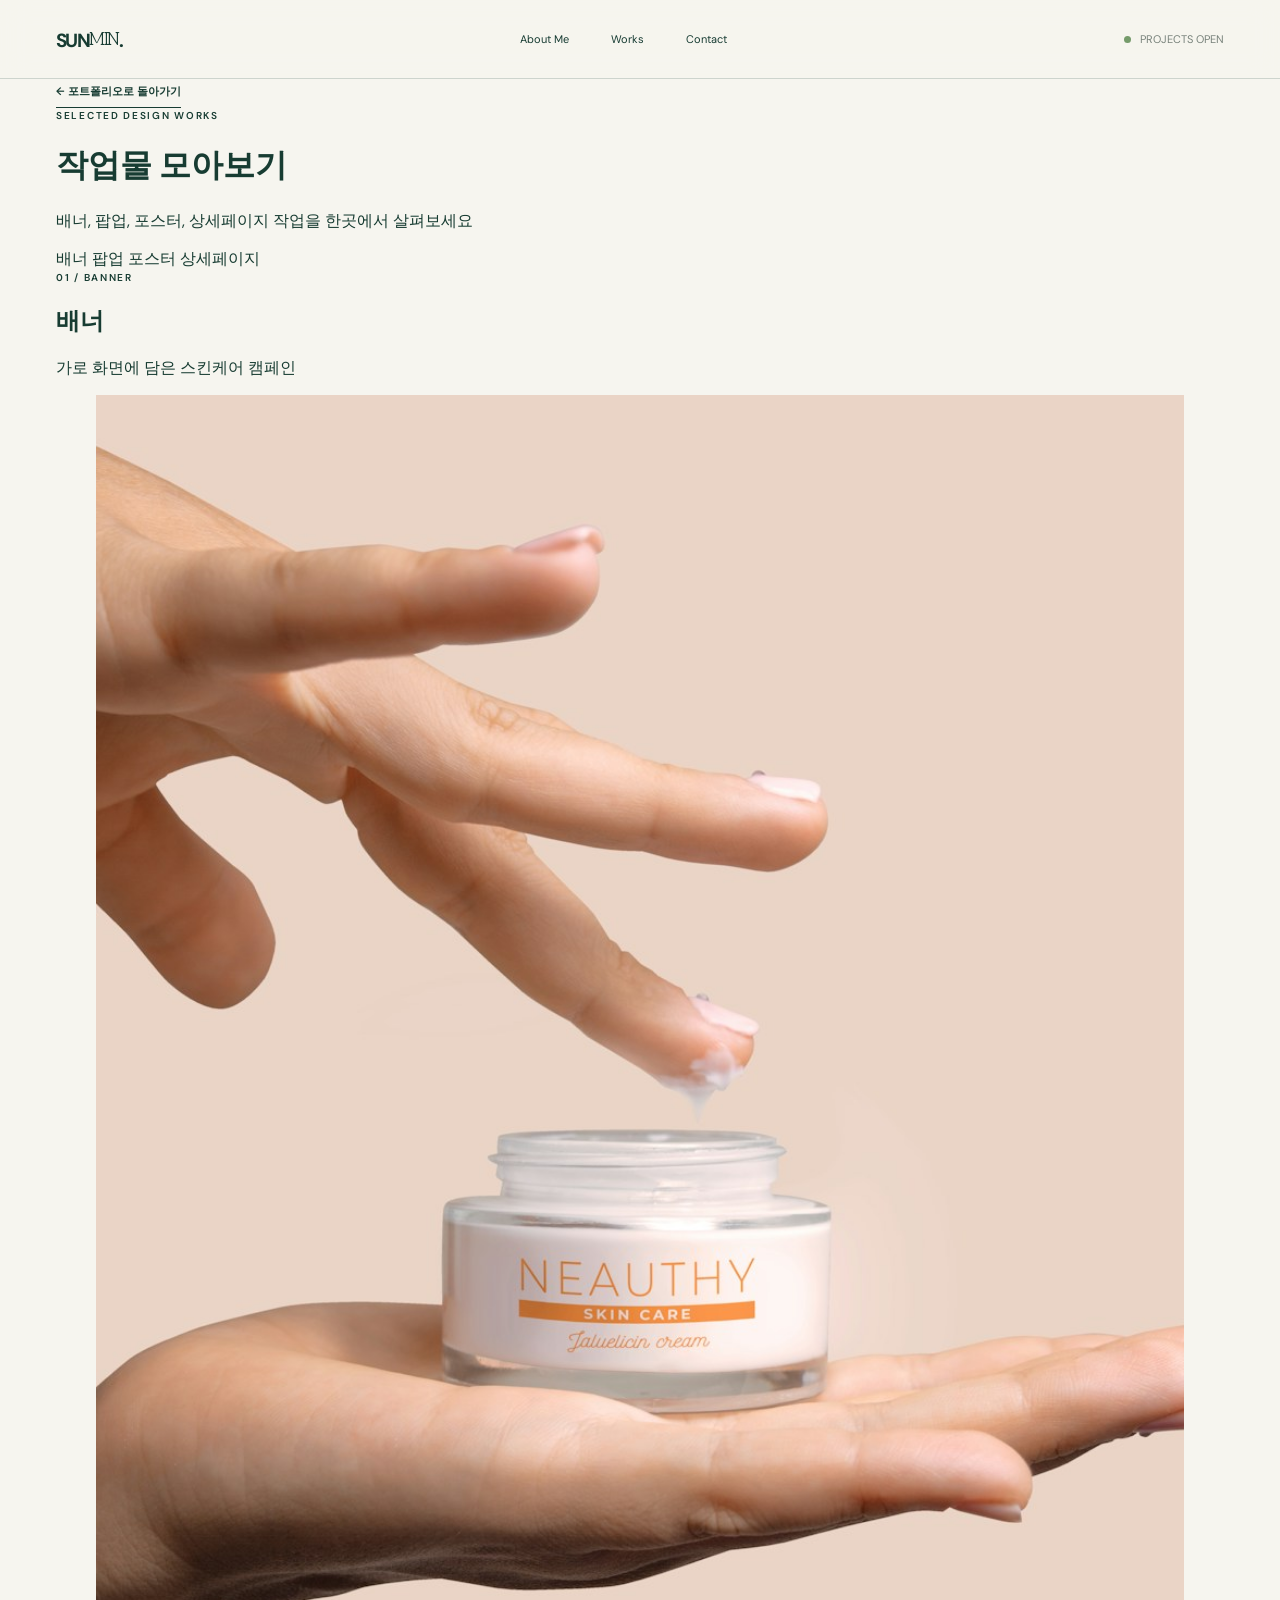
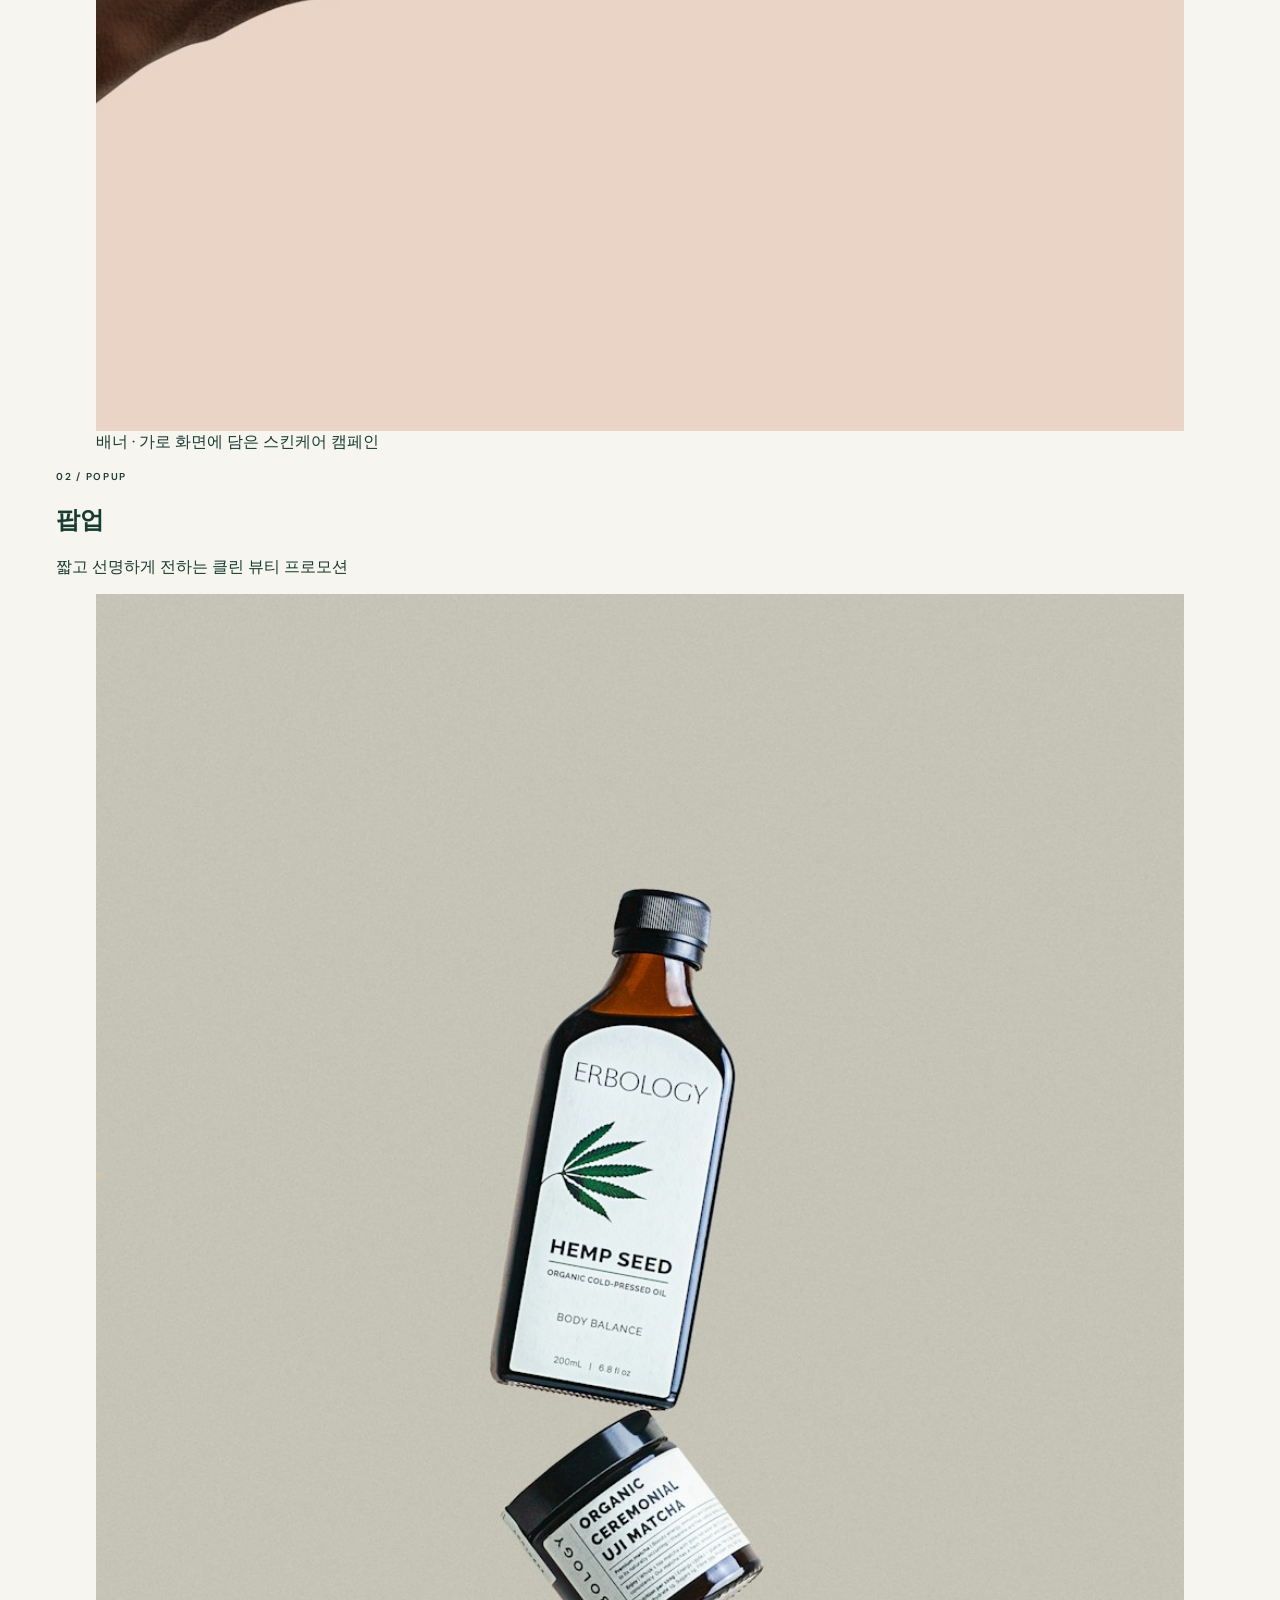
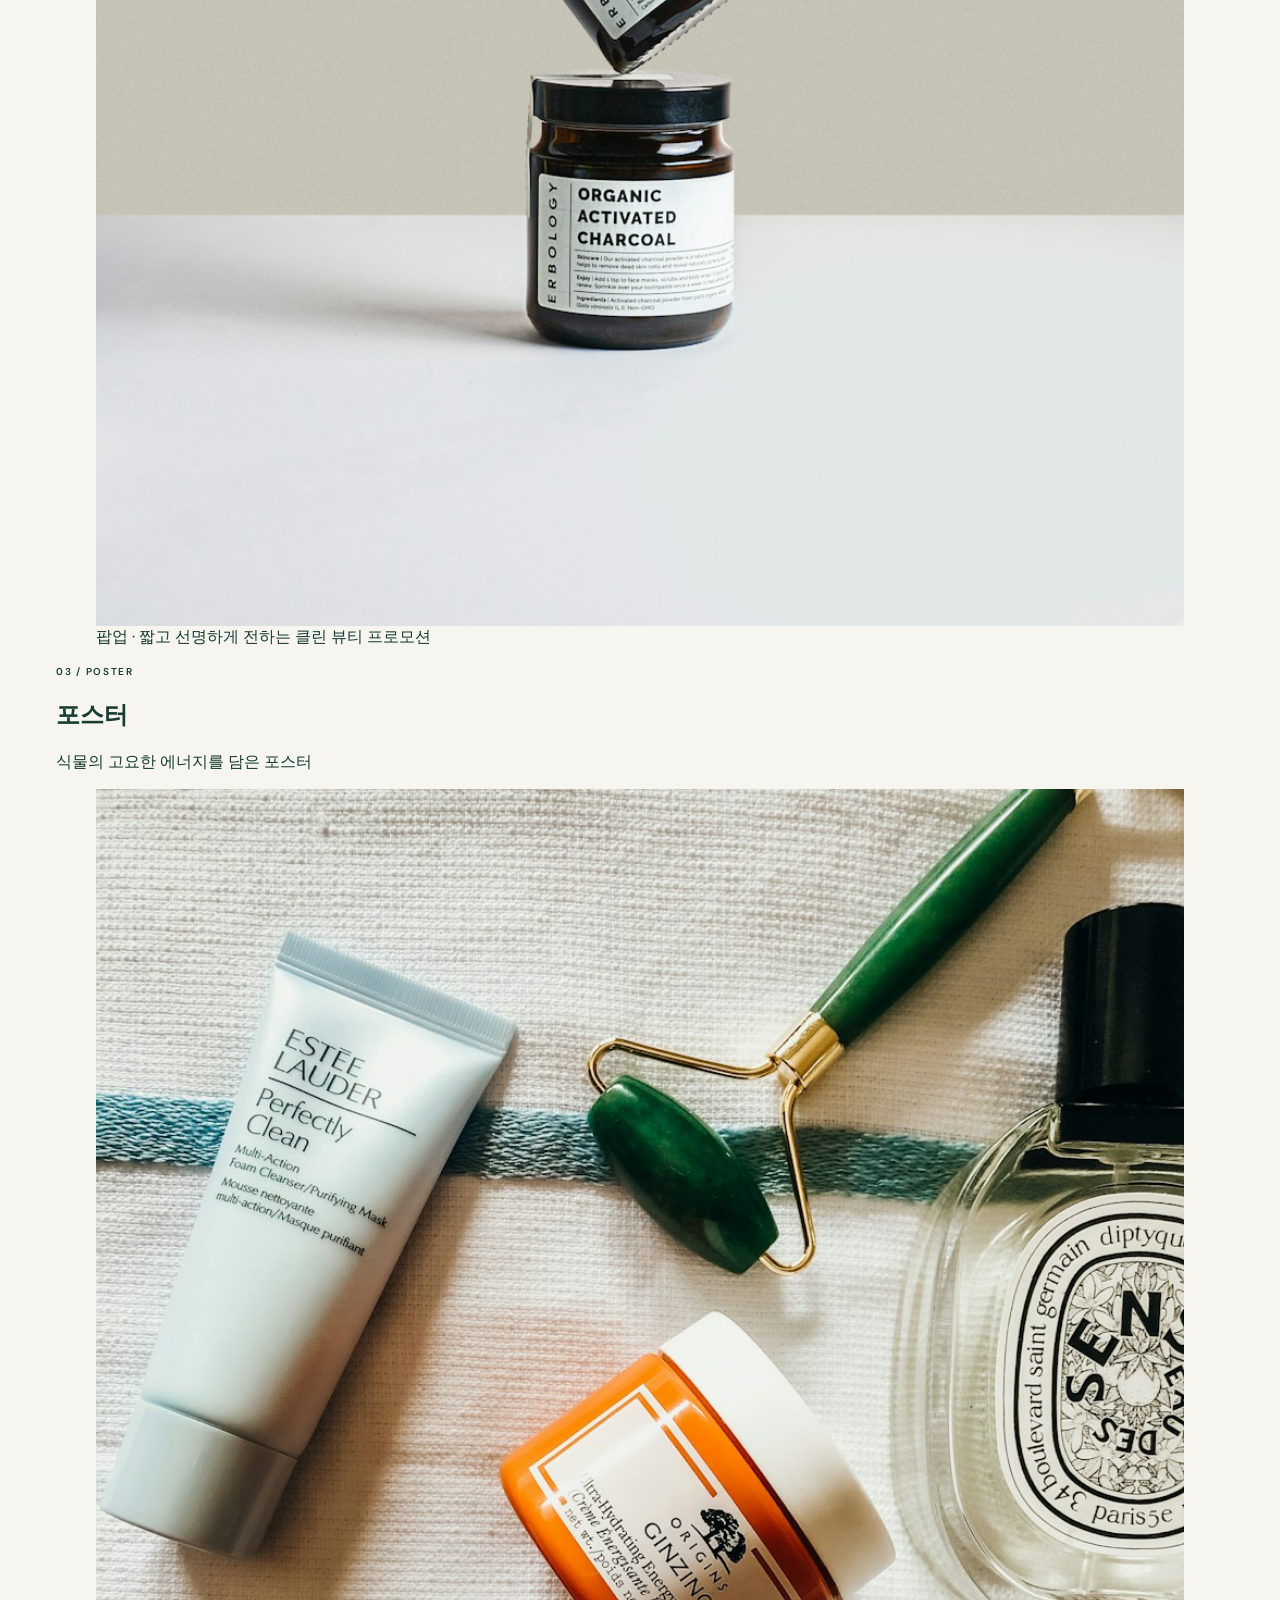
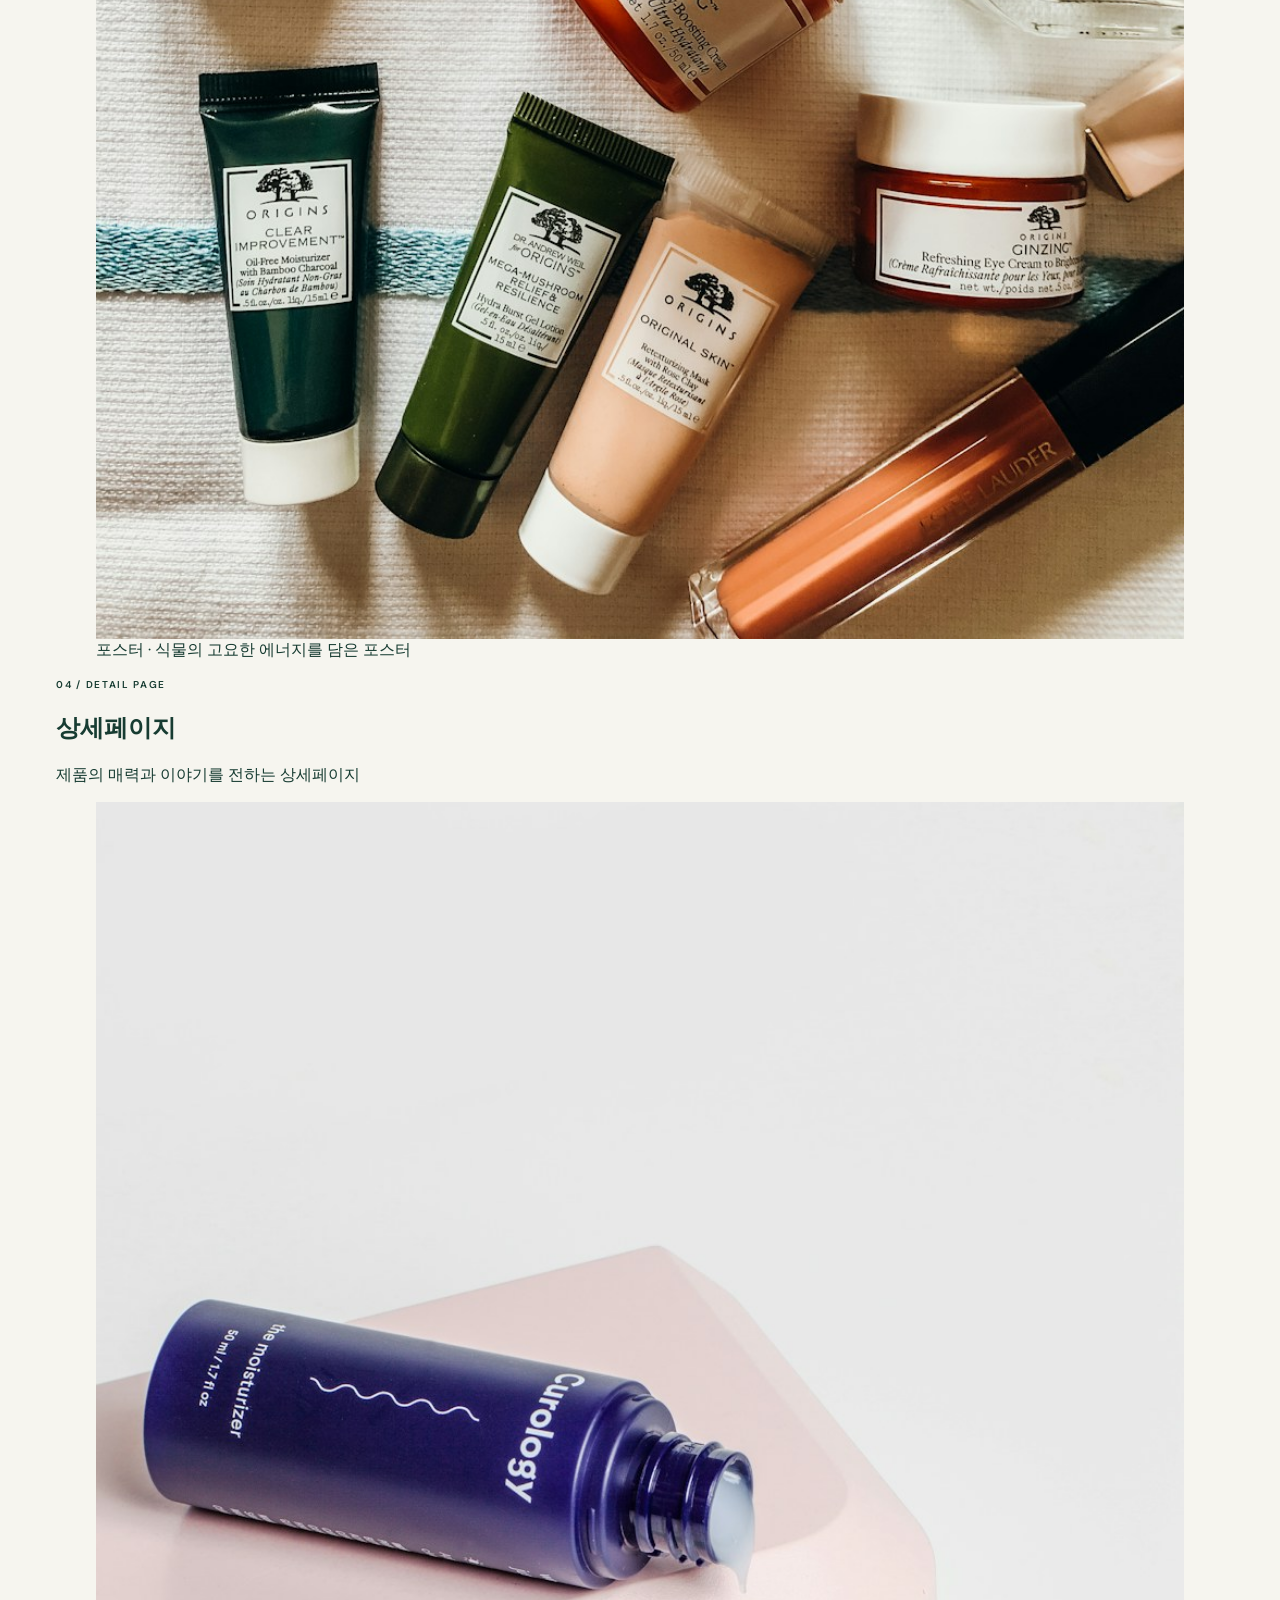
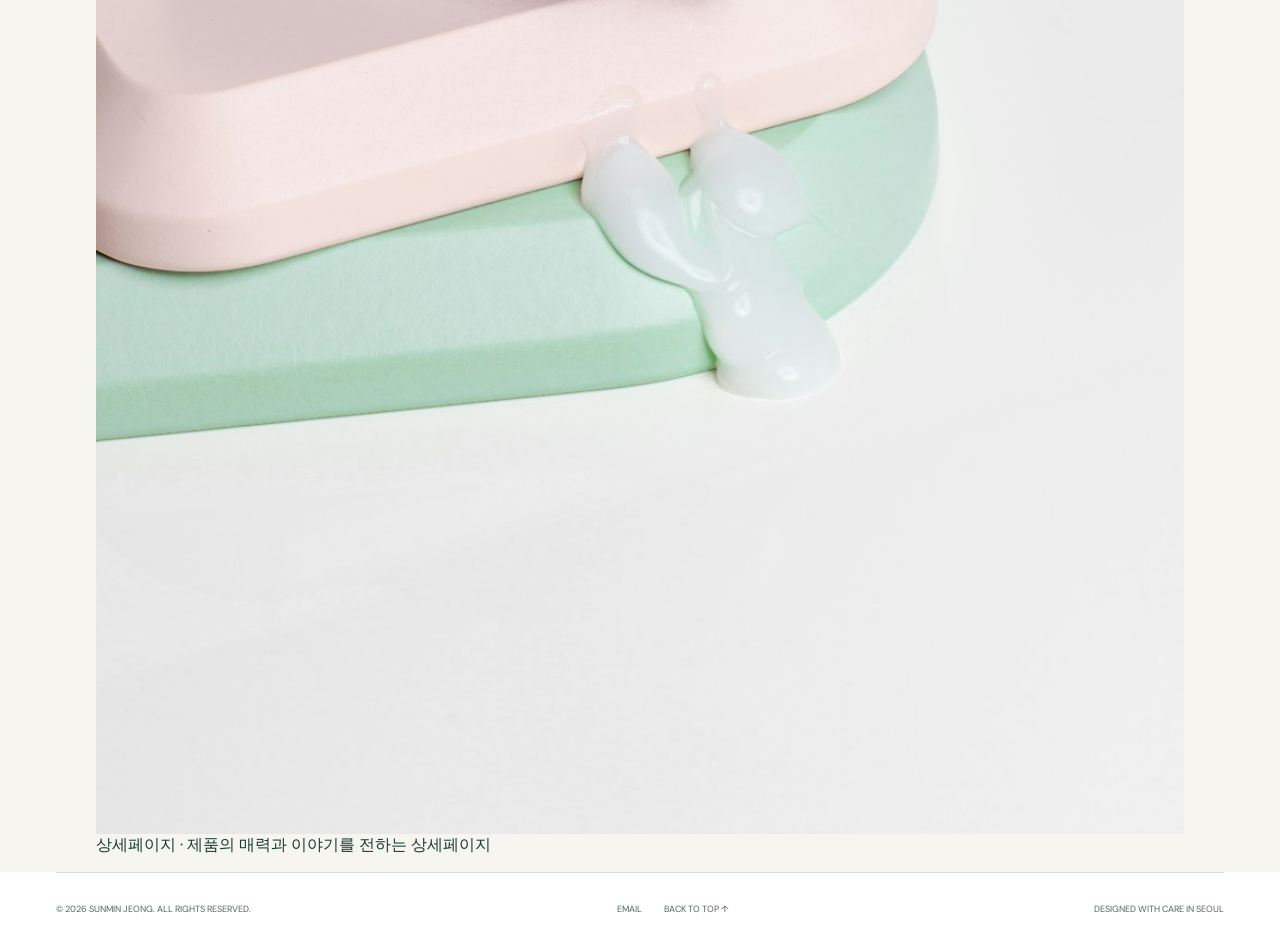
==== works.html @ fc257eb4 "워크 페이지 생성, 파비콘 생성" ====
<!DOCTYPE html>
<html lang="ko">
<head>
    <meta charset="UTF-8">
    <meta name="viewport" content="width=device-width, initial-scale=1.0">
    <meta name="theme-color" content="#f6f5ef">
    <meta name="description" content="뷰티의 좋은 감각을 디자인하는 웹 디자이너 정선민의 포트폴리오">
    <title>작업물 모아보기 — 정선민</title>
    <link rel="icon" href="assets/favicon.svg" type="image/svg+xml">
    <link rel="icon" href="assets/favicon.ico" sizes="32x32">
    <link rel="apple-touch-icon" href="assets/apple-touch-icon.png">
    <link rel="canonical" href="https://dnzv2ffwwp-cmyk.github.io/beauty-sunmin/works.html">
    <meta property="og:type" content="website">
    <meta property="og:locale" content="ko_KR">
    <meta property="og:site_name" content="SUNMIN — Beauty Web Designer">
    <meta property="og:title" content="작업물 모아보기 — 정선민">
    <meta property="og:description" content="아름다움이 오래 머무는 뷰티 브랜드의 디지털 경험을 만드는 웹 디자이너 정선민의 포트폴리오">
    <meta property="og:url" content="https://dnzv2ffwwp-cmyk.github.io/beauty-sunmin/works.html">
    <meta property="og:image" content="https://dnzv2ffwwp-cmyk.github.io/beauty-sunmin/assets/images/og-main.png">
    <meta property="og:image:width" content="1440">
    <meta property="og:image:height" content="900">
    <meta property="og:image:type" content="image/png">
    <meta property="og:image:alt" content="Beauty, in bloom. — 정선민 포트폴리오 메인 화면">
    <meta name="twitter:card" content="summary_large_image">
    <meta name="twitter:title" content="작업물 모아보기 — 정선민">
    <meta name="twitter:description" content="뷰티 브랜드의 디지털 경험을 만드는 웹 디자이너 정선민의 포트폴리오">
    <meta name="twitter:image" content="https://dnzv2ffwwp-cmyk.github.io/beauty-sunmin/assets/images/og-main.png">
    <meta name="twitter:image:alt" content="Beauty, in bloom. — 정선민 포트폴리오 메인 화면">
    <link rel="preconnect" href="https://fonts.googleapis.com">
    <link rel="preconnect" href="https://fonts.gstatic.com" crossorigin>
    <link rel="stylesheet" href="fonts/fonts.css">
    <link rel="stylesheet" href="css/style.css">
</head>
<body>
    <header class="site-header">
        <div class="shell header-inner">
            <a class="wordmark" href="index.html#top" aria-label="정선민 포트폴리오 홈">SUN<span>MIN</span>.</a>
            <nav class="main-nav" id="main-nav" aria-label="주요 메뉴">
                <a href="index.html#about">About Me</a>
                <a href="index.html#work">Works</a>
                <a href="index.html#contact">Contact</a>
            </nav>
            <p class="availability">PROJECTS OPEN</p>
            <button class="menu-toggle" type="button" aria-label="메뉴 열기" aria-controls="main-nav" aria-expanded="false">
                <span></span><span></span>
            </button>
        </div>
    </header>

    <main id="top" class="gallery shell">
        <div class="gallery-heading">
            <a class="text-link" href="index.html#work">← 포트폴리오로 돌아가기</a>
            <p class="eyebrow">Selected design works</p>
            <h1>작업물 모아보기</h1>
            <p>배너, 팝업, 포스터, 상세페이지 작업을 한곳에서 살펴보세요</p>
        </div>
        <nav class="gallery-nav" aria-label="작업물 종류">
            <a href="#banner">배너</a>
            <a href="#popup">팝업</a>
            <a href="#poster">포스터</a>
            <a href="#detail">상세페이지</a>
        </nav>
        <section class="gallery-section gallery-section--banner" id="banner" aria-labelledby="banner-title">
            <div class="gallery-section-heading">
                <p class="eyebrow">01 / Banner</p>
                <h2 id="banner-title">배너</h2>
                <p>가로 화면에 담은 스킨케어 캠페인</p>
            </div>
            <figure class="gallery-artwork">
                <img src="assets/images/morrow-skin.jpg" alt="가로 화면에 담은 스킨케어 캠페인" loading="lazy">
                <figcaption>배너 · 가로 화면에 담은 스킨케어 캠페인</figcaption>
            </figure>
        </section>
        <section class="gallery-section gallery-section--popup" id="popup" aria-labelledby="popup-title">
            <div class="gallery-section-heading">
                <p class="eyebrow">02 / Popup</p>
                <h2 id="popup-title">팝업</h2>
                <p>짧고 선명하게 전하는 클린 뷰티 프로모션</p>
            </div>
            <figure class="gallery-artwork">
                <img src="assets/images/dew-theory.jpg" alt="짧고 선명하게 전하는 클린 뷰티 프로모션" loading="lazy">
                <figcaption>팝업 · 짧고 선명하게 전하는 클린 뷰티 프로모션</figcaption>
            </figure>
        </section>
        <section class="gallery-section gallery-section--poster" id="poster" aria-labelledby="poster-title">
            <div class="gallery-section-heading">
                <p class="eyebrow">03 / Poster</p>
                <h2 id="poster-title">포스터</h2>
                <p>식물의 고요한 에너지를 담은 포스터</p>
            </div>
            <figure class="gallery-artwork">
                <img src="assets/images/still-botanics.jpg" alt="식물의 고요한 에너지를 담은 포스터" loading="lazy">
                <figcaption>포스터 · 식물의 고요한 에너지를 담은 포스터</figcaption>
            </figure>
        </section>
        <section class="gallery-section gallery-section--detail" id="detail" aria-labelledby="detail-title">
            <div class="gallery-section-heading">
                <p class="eyebrow">04 / Detail page</p>
                <h2 id="detail-title">상세페이지</h2>
                <p>제품의 매력과 이야기를 전하는 상세페이지</p>
            </div>
            <figure class="gallery-artwork">
                <img src="assets/images/sunday-ritual.jpg" alt="제품의 매력과 이야기를 전하는 상세페이지" loading="lazy">
                <figcaption>상세페이지 · 제품의 매력과 이야기를 전하는 상세페이지</figcaption>
            </figure>
        </section>
    </main>

    <footer class="site-footer">
        <div class="shell footer-inner">
            <span>© <span id="year"></span> SUNMIN JEONG. ALL RIGHTS RESERVED.</span>
            <div class="footer-links">
                <a href="mailto:hello@sunmin.design">EMAIL</a>
                <a href="#top">BACK TO TOP ↑</a>
            </div>
            <span>DESIGNED WITH CARE IN SEOUL</span>
        </div>
    </footer>

    <script src="js/main.js" defer></script>
</body>
</html>
---- fonts/fonts.css ----
@import url("https://fonts.googleapis.com/css2?family=DM+Sans:wght@400;500;600;700&family=Gowun+Batang:wght@400;700&family=Manrope:wght@400;500;600;700&display=swap");
---- css/style.css ----
:root {
            --paper: #f6f5ef;
            --ink: #173c32;
            --muted: #78827a;
            --line: rgba(23, 60, 50, .18);
            --serif: "Gowun Batang", Georgia, serif;
            --sans: "DM Sans", "Manrope", sans-serif;
        }

        * { box-sizing: border-box; }
        html { scroll-behavior: smooth; scroll-padding-top: 88px; }
        body {
            margin: 0;
            color: var(--ink);
            background: var(--paper);
            font-family: var(--sans);
            -webkit-font-smoothing: antialiased;
        }
        a { color: inherit; text-decoration: none; }
        button { color: inherit; font: inherit; }
        img { display: block; width: 100%; }
        .shell { width: min(1440px, calc(100% - 112px)); margin: 0 auto; }
        .eyebrow {
            margin: 0;
            font-size: 10px;
            font-weight: 600;
            letter-spacing: .17em;
            line-height: 1.5;
            text-transform: uppercase;
        }
        .site-header {
            position: sticky;
            z-index: 20;
            top: 0;
            border-bottom: 1px solid var(--line);
            background: rgba(246, 245, 239, .94);
            backdrop-filter: blur(14px);
        }
        .header-inner {
            display: flex;
            min-height: 78px;
            align-items: center;
            justify-content: space-between;
        }
        .wordmark {
            font-size: 19px;
            font-weight: 700;
            letter-spacing: -.08em;
        }
        .wordmark span { font-family: var(--serif); font-weight: 400; }
        .main-nav { display: flex; gap: 42px; align-items: center; }
        .main-nav a, .availability { font-size: 11px; }
        .main-nav a { transition: opacity .2s ease; }
        .main-nav a:hover { opacity: .55; }
        .availability { display: flex; align-items: center; gap: 9px; color: var(--muted); }
        .availability::before {
            width: 7px;
            height: 7px;
            border-radius: 50%;
            background: #759b6a;
            content: "";
        }
        .menu-toggle {
            display: none;
            width: 42px;
            height: 42px;
            padding: 11px;
            border: 0;
            background: transparent;
            cursor: pointer;
        }
        .menu-toggle span {
            display: block;
            height: 1px;
            margin: 5px 0;
            background: var(--ink);
            transition: transform .2s ease;
        }

        .hero { padding: 74px 0 90px; }
        .hero-topline {
            display: flex;
            justify-content: space-between;
            align-items: center;
            margin-bottom: 26px;
        }
        .hero-grid {
            display: grid;
            grid-template-columns: 1.03fr .97fr;
            min-height: 550px;
            align-items: center;
            gap: 5.5%;
        }
        .hero-copy { position: relative; z-index: 1; padding: 25px 0; }
        .hero h1 {
            margin: 0 0 25px -7px;
            font-family: var(--serif);
            font-size: clamp(72px, 10.1vw, 150px);
            font-weight: 400;
            letter-spacing: -.095em;
            line-height: .91;
        }
        .hero h1 span { display: block; }
        .hero h1 .indented { padding-left: 13%; }
        .hero-subcopy {
            max-width: 370px;
            margin: 35px 0 29px;
            color: #53675c;
            font-size: 13px;
            line-height: 1.9;
            word-break: keep-all;
        }
        .text-link {
            display: inline-flex;
            align-items: center;
            gap: 22px;
            padding-bottom: 8px;
            border-bottom: 1px solid var(--ink);
            font-size: 11px;
            font-weight: 600;
        }
        .text-link span { font-size: 16px; transition: transform .2s ease; }
        .text-link:hover span { transform: translate(4px, -2px); }
        .hero-visual {
            position: relative;
            min-height: 550px;
            overflow: hidden;
            background: #dce5d8;
        }
        .hero-visual img { height: 100%; min-height: 550px; object-fit: cover; }
        .image-note {
            position: absolute;
            right: 18px;
            bottom: 18px;
            padding: 12px 15px;
            background: var(--paper);
            font-family: var(--serif);
            font-size: 13px;
        }
        .hero-caption {
            display: flex;
            justify-content: space-between;
            margin-top: 17px;
            color: var(--muted);
            font-size: 9px;
            letter-spacing: .11em;
        }
        .ticker {
            overflow: hidden;
            border-top: 1px solid var(--line);
            border-bottom: 1px solid var(--line);
        }
        .ticker-track {
            display: flex;
            width: max-content;
            align-items: center;
            gap: 35px;
            padding: 22px 0;
            animation: drift 35s linear infinite;
        }
        .ticker-track span {
            font-family: var(--serif);
            font-size: 21px;
            letter-spacing: -.04em;
        }
        .ticker-track .dot { color: #9fae9d; font-family: var(--sans); font-size: 17px; }
        @keyframes drift { to { transform: translateX(-50%); } }

        .work { padding: 95px 0 135px; background: #e9ede5; }
        .section-heading {
            display: flex;
            justify-content: space-between;
            align-items: end;
            margin-bottom: 47px;
        }
        .section-heading h2 {
            margin: 10px 0 0;
            font-family: var(--serif);
            font-size: clamp(47px, 7vw, 90px);
            font-weight: 400;
            letter-spacing: -.075em;
            line-height: 1;
        }
        .section-heading > p { max-width: 230px; margin: 0 0 6px; color: var(--muted); font-size: 11px; line-height: 1.8; }
        .project-grid { display: grid; grid-template-columns: 1fr 1fr; gap: 76px 24px; }
        .project-card { min-width: 0; }
        .project-card--banner, .project-card--detail { grid-column: 1 / -1; }
        .project-card--detail { width: min(100%, 640px); justify-self: center; }
        .project-image {
            position: relative;
            display: block;
            overflow: hidden;
            background: #dce2d8;
            aspect-ratio: var(--project-ratio, 1);
        }
        .project-card--banner { --project-ratio: 3 / 1; }
        .project-card--popup { --project-ratio: 1 / 1; }
        .project-card--poster { --project-ratio: 210 / 297; }
        .project-card--detail { --project-ratio: 860 / 2400; }
        .project-card:nth-child(2) .project-image { background: #dfd7c7; }
        .project-card:nth-child(3) .project-image { background: #d5dfd9; }
        .project-card:nth-child(4) .project-image { background: #e1d7cf; }
        .project-image img { height: 100%; object-fit: contain; transition: transform .7s cubic-bezier(.2,.7,.2,1); }
        .project-card:hover .project-image img { transform: scale(1.035); }
        .project-number {
            position: absolute;
            top: 17px;
            left: 17px;
            padding: 9px 11px;
            background: var(--paper);
            font-size: 9px;
        }
        .project-info {
            display: flex;
            justify-content: space-between;
            align-items: start;
            gap: 15px;
            padding-top: 17px;
        }
        .project-info h3 { margin: 0 0 5px; font-family: var(--serif); font-size: 23px; font-weight: 400; letter-spacing: -.04em; }
        .project-info p { margin: 0; color: var(--muted); font-size: 10px; letter-spacing: .04em; }
        .project-type { padding-top: 5px; color: var(--muted); font-size: 9px; text-align: right; }

        .about { padding: 142px 0; }
        .about-grid { display: grid; grid-template-columns: minmax(0, .65fr) minmax(0, 1.35fr); gap: 8%; align-items: start; }
        .about-photo {
            position: relative;
            width: 100%;
            aspect-ratio: .83 / 1;
            overflow: hidden;
            background: #e3e1d8;
        }
        .about-photo img { height: 100%; object-fit: cover; }
        .about-photo-note { position: absolute; right: 0; bottom: 0; padding: 12px 15px; background: var(--paper); font-size: 9px; }
        .about-copy { min-width: 0; }
        .about-copy > .about-section-label { margin: 0 0 22px; color: var(--ink); }
        .about-copy h2 {
            max-width: 760px;
            margin: 24px 0 30px;
            font-family: var(--serif);
            font-size: clamp(39px, 5.2vw, 68px);
            font-weight: 400;
            letter-spacing: -.07em;
            line-height: 1.23;
            word-break: keep-all;
        }
        .about-copy > p { max-width: 620px; color: var(--muted); font-size: 12px; line-height: 2; word-break: keep-all; }
        .skills-title { margin: 30px 0 14px; font-size: 14px; font-weight: 500; letter-spacing: .02em; }
        .services { display: grid; grid-template-columns: repeat(2, minmax(0, 1fr)); gap: 0 24px; margin: 0; padding: 0; list-style: none; }
        .service-item { display: flex; align-items: start; gap: 12px; padding: 20px 0; border-top: 1px solid var(--line); }
        .service-icon { width: 26px; height: 26px; flex: 0 0 auto; }
        .service-item h4 { margin: 2px 0 7px; font-size: 12px; font-weight: 500; line-height: 1.5; }
        .service-item p { margin: 0; color: #53675c; font-size: 11px; line-height: 1.8; word-break: keep-all; }
        .about-link { margin-top: 29px; }

        .contact { padding: 100px 0 90px; color: var(--ink); background: #fff; }
        .contact-inner { display: grid; grid-template-columns: 1fr 1.05fr; align-items: center; gap: 6%; }
        .contact-statement .eyebrow { margin-bottom: 28px; }
        .contact h2 { margin: 0; font-family: var(--sans); font-size: clamp(27px, 2.9vw, 43px); font-weight: 600; letter-spacing: -.055em; line-height: 1.65; word-break: keep-all; }
        .contact-directory { position: relative; padding: 12px 65px; }
        .contact-menu { display: grid; grid-template-columns: 1fr 1fr; gap: 52px 30px; }
        .contact-menu-group { display: flex; flex-direction: column; align-items: start; gap: 17px; min-width: 0; }
        .contact-menu-group h3 { margin: 0 0 13px; font-size: clamp(16px, 1.5vw, 22px); font-weight: 600; letter-spacing: -.035em; }
        .contact-menu-group a { font-size: 14px; font-weight: 500; line-height: 1.5; }
        .contact-menu-group a:hover { text-decoration: underline; text-underline-offset: 5px; }
        .contact-menu-group--email { grid-column: 1 / -1; }
        .contact-menu-group--email a { overflow-wrap: anywhere; }
        .contact-menu-group p { margin: 0; font-size: 11px; line-height: 1.8; color: #53675c; word-break: keep-all; }
        .contact-bracket { position: absolute; top: 8%; height: 84%; width: 45px; overflow: visible; pointer-events: none; }
        .contact-bracket--left { left: 12px; }
        .contact-bracket--right { right: 12px; transform: scaleX(-1); }
        .site-footer { color: var(--ink); background: #fff; }
        .footer-inner {
            display: flex;
            min-height: 73px;
            justify-content: space-between;
            align-items: center;
            border-top: 1px solid var(--line);
            color: #53675c;
            font-size: 9px;
        }
        .footer-links { display: flex; gap: 22px; }
        .footer-links a:hover { color: var(--ink); }
        .reveal { opacity: 0; transform: translateY(22px); transition: opacity .7s ease, transform .7s ease; }
        .reveal.is-visible { opacity: 1; transform: translateY(0); }

        @media (prefers-reduced-motion: reduce) {
            *, *::before, *::after { scroll-behavior: auto !important; animation-duration: .01ms !important; transition-duration: .01ms !important; }
            .reveal { opacity: 1; transform: none; }
        }
        @media (max-width: 800px) {
            .shell { width: min(100% - 48px, 620px); }
            .header-inner { min-height: 68px; }
            .menu-toggle { display: block; }
            .availability { display: none; }
            .main-nav {
                position: absolute;
                top: 68px;
                right: 0;
                left: 0;
                display: none;
                align-items: stretch;
                gap: 0;
                padding: 10px 24px 21px;
                border-bottom: 1px solid var(--line);
                background: var(--paper);
            }
            .main-nav.is-open { display: flex; flex-direction: column; }
            .main-nav a { padding: 13px 0; border-top: 1px solid var(--line); font-size: 13px; }
            .menu-toggle[aria-expanded="true"] span:first-child { transform: translateY(3px) rotate(45deg); }
            .menu-toggle[aria-expanded="true"] span:last-child { transform: translateY(-3px) rotate(-45deg); }
            .hero { padding: 49px 0 65px; }
            .hero-grid { grid-template-columns: 1fr; gap: 30px; }
            .hero h1 { font-size: clamp(76px, 17vw, 130px); }
            .hero-copy { padding: 5px 0 0; }
            .hero-subcopy { margin-top: 24px; }
            .hero-visual, .hero-visual img { min-height: 0; height: auto; aspect-ratio: .93 / 1; }
            .work { padding: 75px 0 90px; }
            .section-heading { align-items: start; flex-direction: column; gap: 15px; margin-bottom: 31px; }
            .section-heading > p { max-width: 330px; }
            .project-grid { gap: 48px 16px; }
            .project-info { flex-direction: column; gap: 8px; }
            .project-type { text-align: left; }
            .about { padding: 92px 0; }
            .about-grid { grid-template-columns: 1fr; gap: 42px; }
            .about-photo { width: 65%; max-width: 320px; }
            .about-copy { padding-top: 0; }
            .contact { padding: 82px 0 70px; }
            .contact-inner { grid-template-columns: 1fr; gap: 55px; }
            @media (max-width: 520px) {
            .shell { width: calc(100% - 40px); }
            .hero-topline { margin-bottom: 18px; }
            .hero h1 { margin-left: -4px; font-size: clamp(71px, 18vw, 95px); }
            .hero h1 .indented { padding-left: 9%; }
            .hero-subcopy { max-width: 320px; font-size: 12px; }
            .hero-caption { font-size: 8px; }
            .services { grid-template-columns: 1fr; }
            .project-grid { grid-template-columns: 1fr; gap: 34px; }
            .project-info { flex-direction: row; }
            .project-type { text-align: right; }
            .about-photo { width: 65%; }
            .about-copy h2 { font-size: 42px; }
            .contact-directory { padding: 8px 36px; }
            .contact-menu { gap: 40px 18px; }
            .contact-bracket { width: 25px; }
            .contact-bracket--left { left: 5px; }
            .contact-bracket--right { right: 5px; }
            .contact-menu-group a { font-size: 12px; }

        .project-link { display: block; }
        .project-link:focus-visible { outline: 2px solid var(--ink); outline-offset: 6px; }
        .gallery { padding-top: 70px; padding-bottom: 100px; }
        .gallery-heading .text-link { margin-bottom: 50px; }
        .gallery-heading h1 { margin: 15px 0 20px; font-family: var(--serif); font-size: clamp(36px, 6vw, 76px); font-weight: 400; letter-spacing: -.06em; }
        .gallery-heading > p:last-child, .gallery-section-heading > p:last-child { color: #53675c; font-size: 13px; line-height: 1.9; word-break: keep-all; }
        .gallery-nav { display: flex; flex-wrap: wrap; gap: 12px; margin: 35px 0 60px; }
        .gallery-nav a { padding: 12px 20px; border: 1px solid var(--line); border-radius: 30px; font-size: 12px; }
        .gallery-nav a:hover, .gallery-nav a:focus-visible { color: var(--paper); background: var(--ink); }
        .gallery-section { padding: 45px 0 65px; border-top: 1px solid var(--line); }
        .gallery-section h2 { margin: 12px 0; font-family: var(--serif); font-size: 36px; font-weight: 400; }
        .gallery-artwork { margin: 30px auto 0; }
        .gallery-artwork img { height: auto; }
        .gallery-section--popup .gallery-artwork, .gallery-section--poster .gallery-artwork { max-width: 640px; }
        .gallery-section--detail .gallery-artwork { max-width: 860px; }
        .gallery-artwork figcaption { margin-top: 16px; color: #53675c; font-size: 11px; line-height: 1.8; }
        @media (max-width: 800px) {
            .gallery { padding-top: 45px; padding-bottom: 65px; }
            .gallery-section { padding-bottom: 45px; }
        }

        /* Featured work and horizontal collection, inspired by the supplied reference. */
        .work .section-heading { align-items: end; gap: 30px; }
        .work .section-heading h2 { font-size: clamp(38px, 5.3vw, 76px); line-height: 1.15; }
        .work .section-heading h2 span { font-style: italic; color: #617765; }
        .work .section-heading > p { flex: 0 0 230px; }
        .work-feature { display: block; position: relative; overflow: hidden; border-radius: 12px; aspect-ratio: 1.655; background: #dce2d8; color: #fff; }
        .work-feature > img { height: 100%; object-fit: cover; }
        .work-feature::after { content: ""; position: absolute; inset: 30% 0 0; background: linear-gradient(transparent, rgba(13, 35, 27, .82)); }
        .work-feature-copy { position: absolute; z-index: 1; bottom: 11%; left: 0; width: 100%; padding: 0 24px; text-align: center; }
        .work-feature-copy h3 { margin: 20px 0 18px; font-family: var(--serif); font-weight: 400; font-size: clamp(26px, 3.5vw, 48px); letter-spacing: -.05em; }
        .work-feature-copy > p:not(.eyebrow) { font-size: 13px; line-height: 1.8; }
        .work-feature-button { display: inline-flex; align-items: center; gap: 35px; border: 1px solid #fff8; border-radius: 30px; padding: 14px 24px; margin-top: 20px; font-size: 12px; }
        .work-feature:hover .work-feature-button { color: var(--ink); background: var(--paper); }
        .work-carousel { margin-top: 40px; }
        .work .project-grid { display: flex; overflow-x: auto; gap: 20px; scroll-snap-type: x mandatory; scrollbar-width: thin; padding: 0 0 14px; }
        .work .project-card { flex: 0 0 calc((100% - 60px) / 4); width: auto; scroll-snap-align: start; background: #e1e5dc; border-radius: 10px; overflow: hidden; }
        .work .project-image { aspect-ratio: 1; display: grid; place-items: center; background: transparent; padding: 38px 22px 18px; }
        .work .project-image img { width: 100%; height: 100%; min-height: 0; object-fit: contain; aspect-ratio: var(--project-ratio); }
        .work .project-info { display: block; padding: 16px 20px 24px; }
        .work .project-info h3 { font-size: 22px; }
        .work .project-info p { line-height: 1.8; margin-top: 9px; word-break: keep-all; }
        .work .project-type { display: block; margin-top: 16px; text-align: left; font-size: 9px; }
        .work .project-number { top: 12px; left: 12px; background: transparent; padding: 0; }
        .work-carousel-controls { display: flex; justify-content: space-between; align-items: center; gap: 20px; margin-top: 20px; }
        .work-carousel-controls > div { display: flex; gap: 10px; }
        .work-carousel-controls button { width: 42px; height: 42px; border: 1px solid var(--line); border-radius: 50%; background: transparent; cursor: pointer; }
        .work-carousel-controls button:hover { background: var(--ink); color: var(--paper); }
        .work-carousel-controls button:disabled { opacity: .3; cursor: default; }
        @media (max-width: 1100px) {
            .work .project-card { flex-basis: calc((100% - 40px) / 3); }
        }
        @media (max-width: 800px) {
            .work .section-heading { align-items: start; }
            .work .section-heading > p { flex-basis: auto; }
            .work-feature { aspect-ratio: .85; }
            .work-feature-copy { bottom: 9%; }
            .work .project-grid { gap: 16px; }
            .work .project-card { flex-basis: 70%; }
            .work-carousel { margin-top: 24px; }
        }
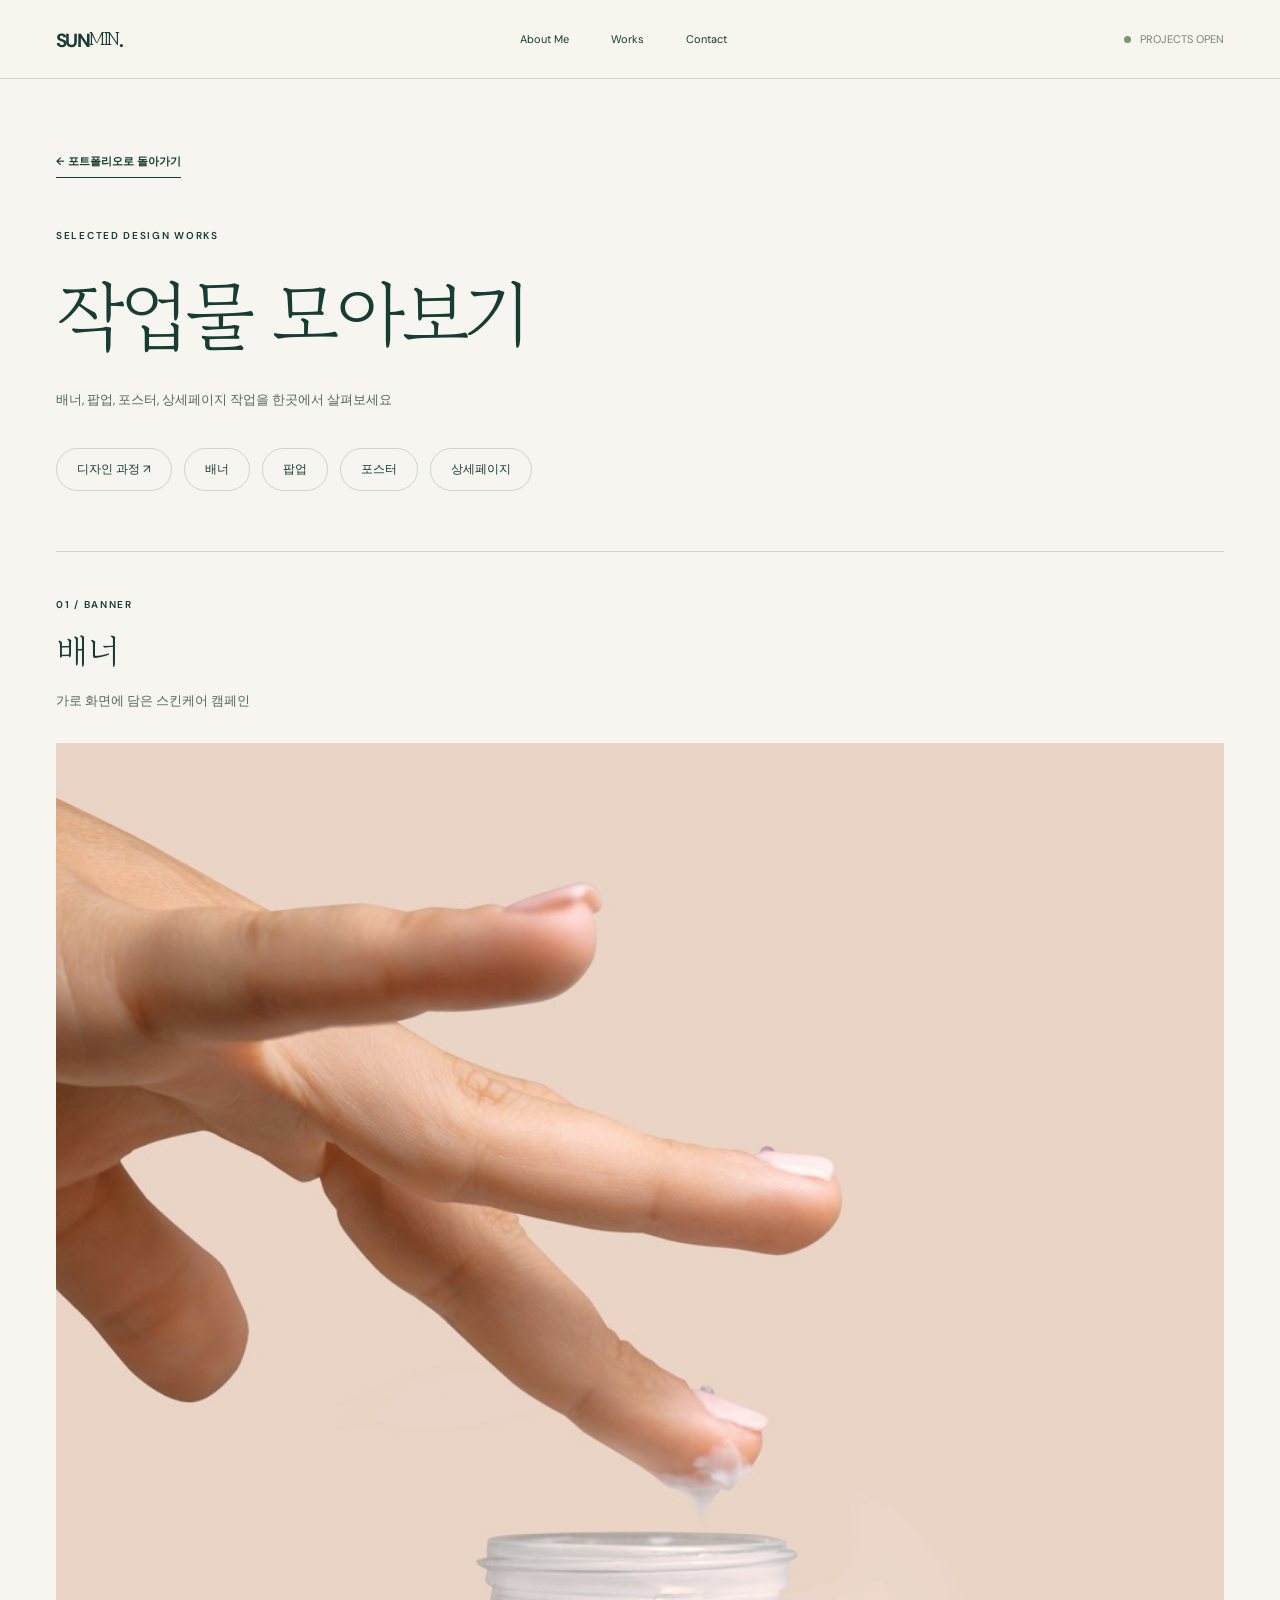
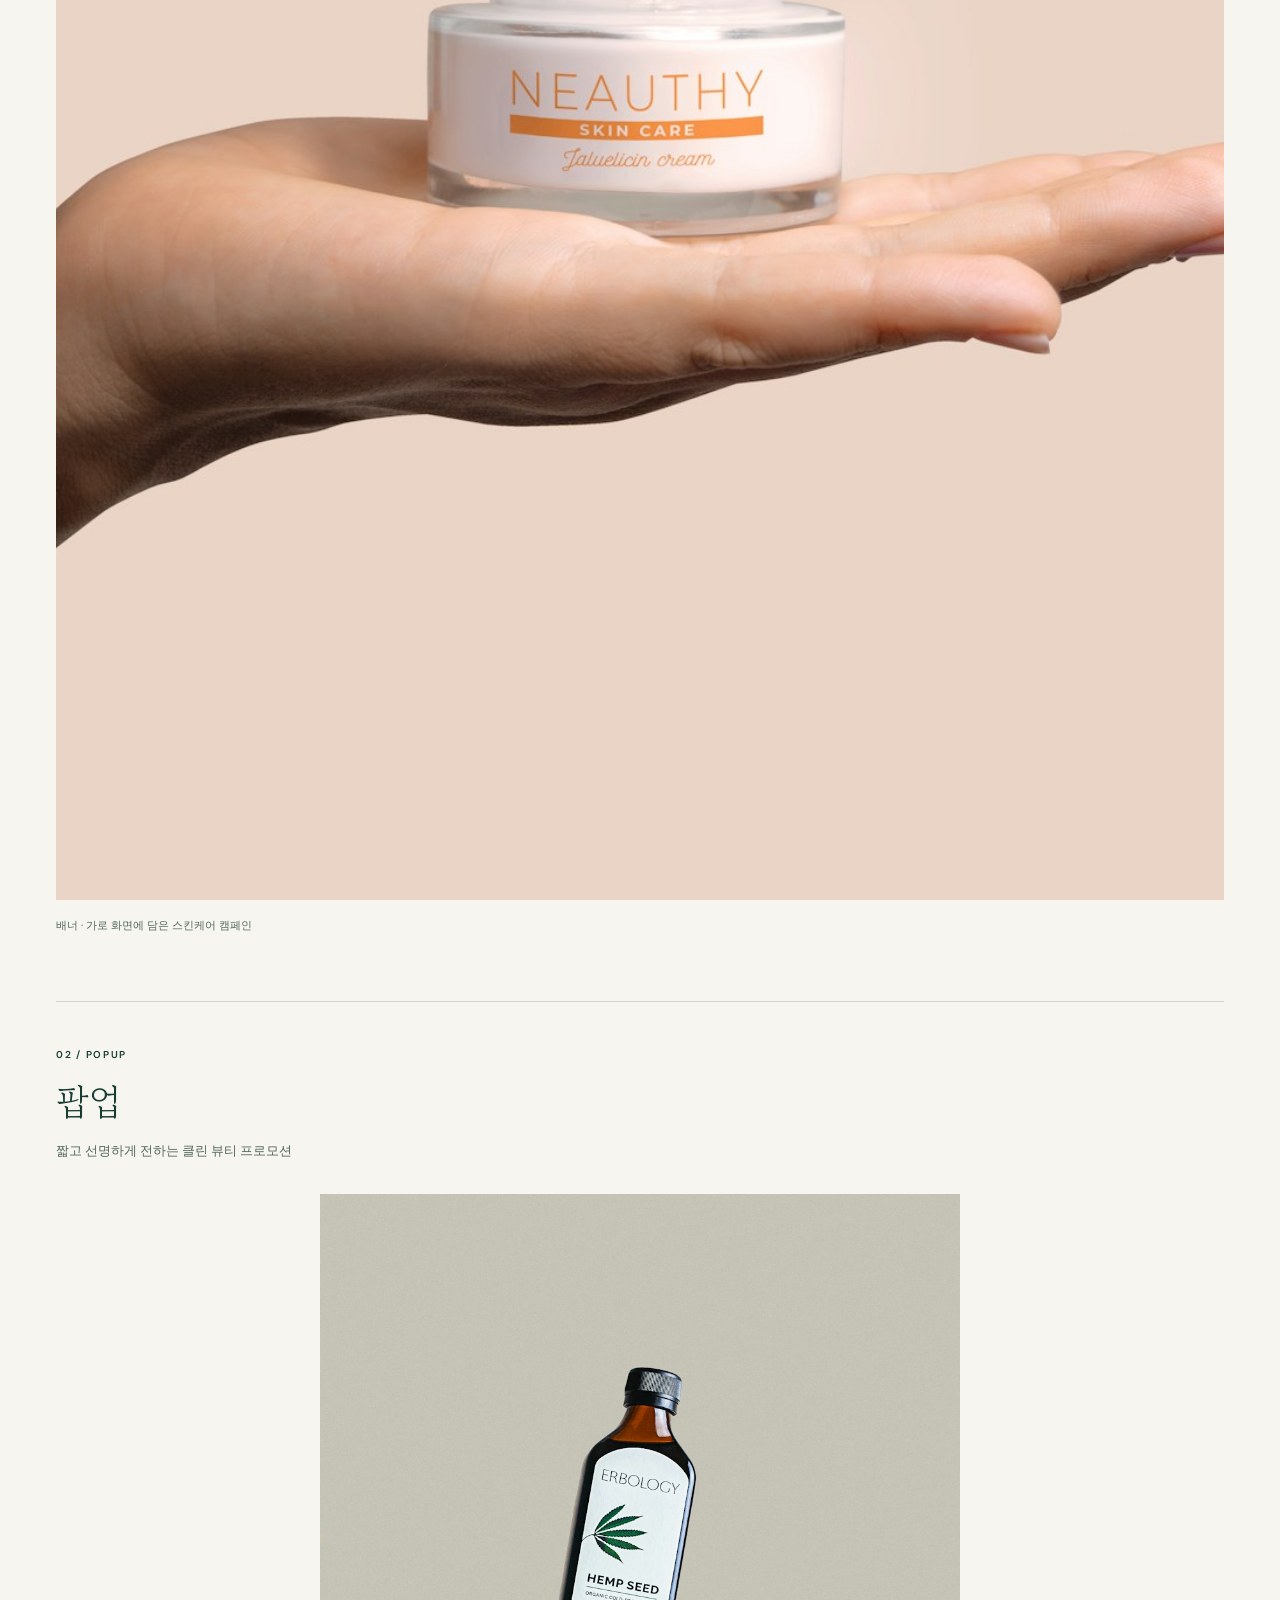
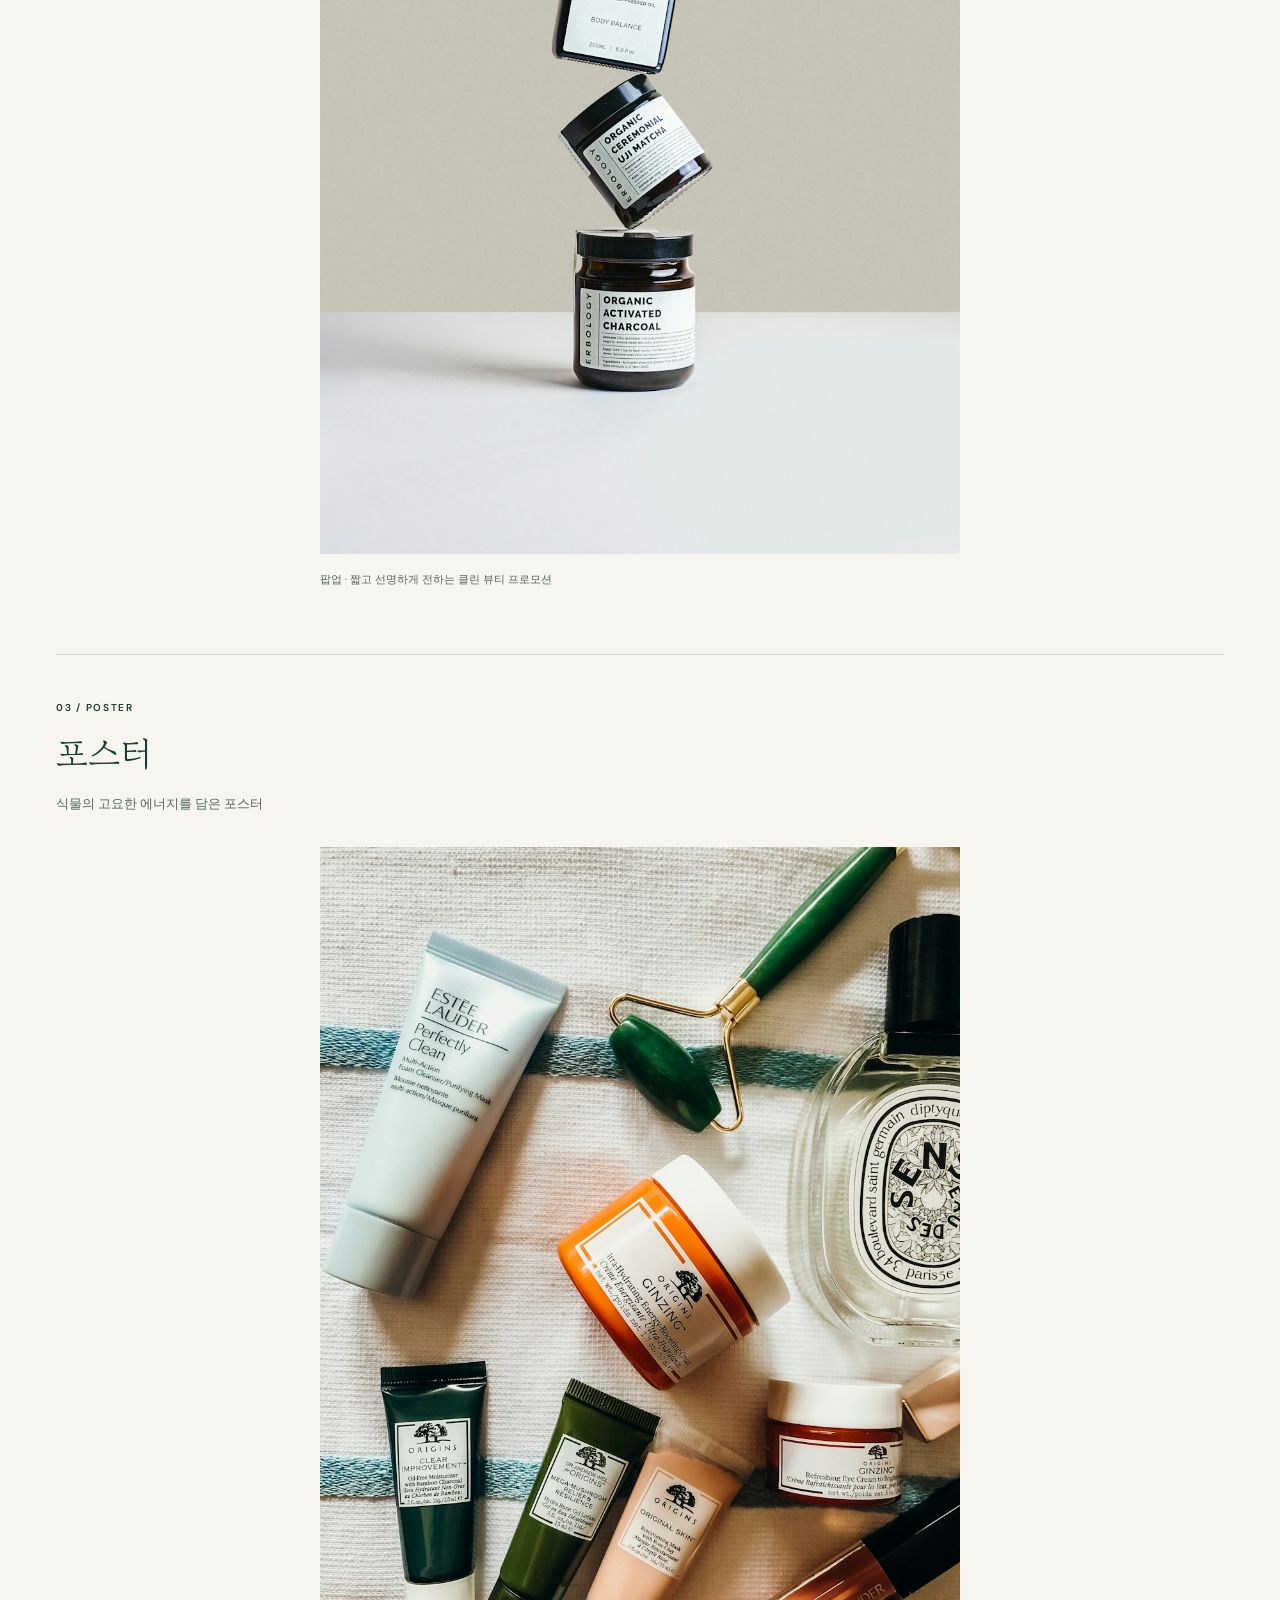
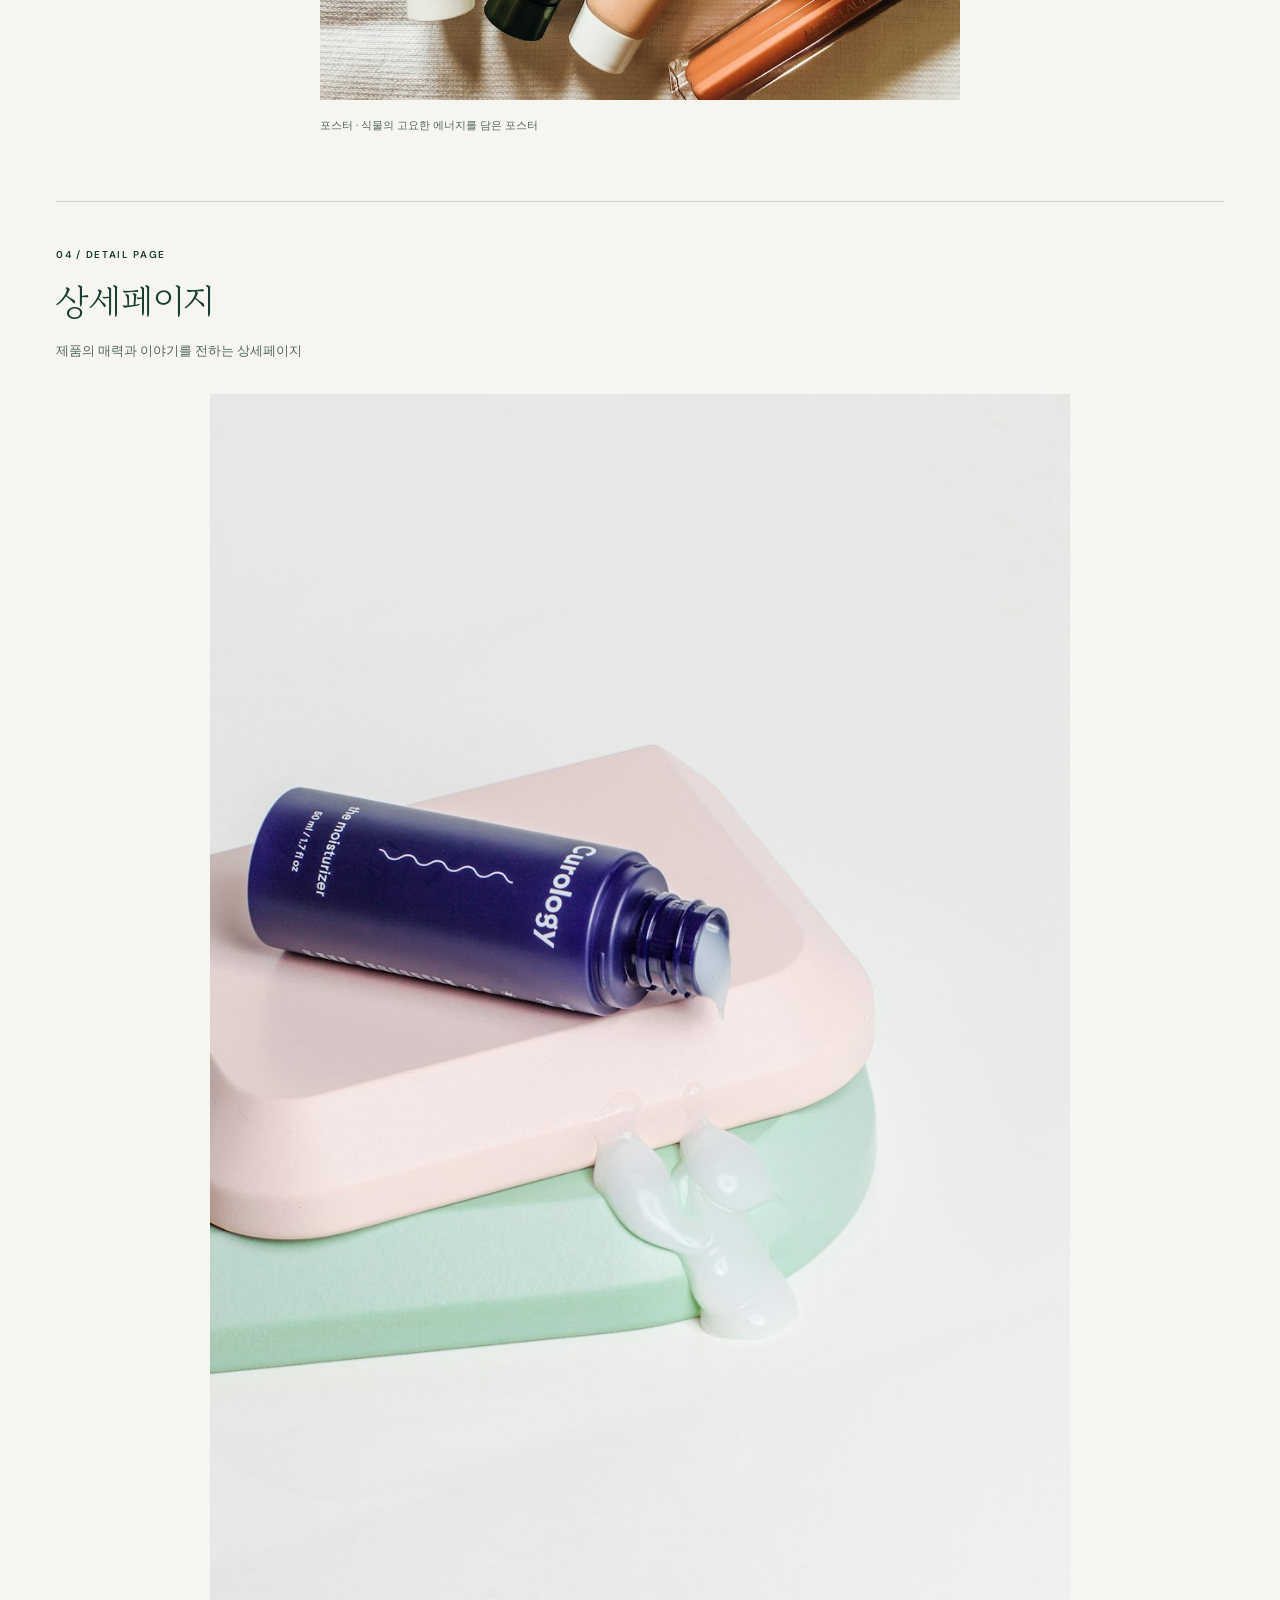
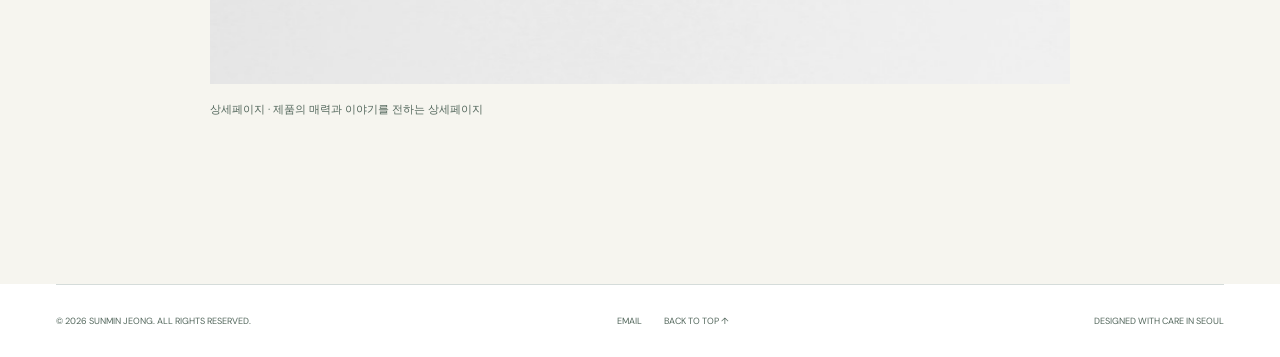
==== commit c8233204: "수정" ====
--- a/works.html
+++ b/works.html
@@ -55,6 +55,7 @@
             <p>배너, 팝업, 포스터, 상세페이지 작업을 한곳에서 살펴보세요</p>
         </div>
         <nav class="gallery-nav" aria-label="작업물 종류">
+            <a href="process.html">디자인 과정 ↗</a>
             <a href="#banner">배너</a>
             <a href="#popup">팝업</a>
             <a href="#poster">포스터</a>
--- a/css/style.css
+++ b/css/style.css
@@ -327,7 +327,8 @@
             .about-copy { padding-top: 0; }
             .contact { padding: 82px 0 70px; }
             .contact-inner { grid-template-columns: 1fr; gap: 55px; }
-            @media (max-width: 520px) {
+        }
+        @media (max-width: 520px) {
             .shell { width: calc(100% - 40px); }
             .hero-topline { margin-bottom: 18px; }
             .hero h1 { margin-left: -4px; font-size: clamp(71px, 18vw, 95px); }
@@ -346,6 +347,8 @@
             .contact-bracket--left { left: 5px; }
             .contact-bracket--right { right: 5px; }
             .contact-menu-group a { font-size: 12px; }
+            .footer-inner { min-height: 90px; flex-wrap: wrap; gap: 12px; padding: 18px 0; }
+        }
 
         .project-link { display: block; }
         .project-link:focus-visible { outline: 2px solid var(--ink); outline-offset: 6px; }
@@ -368,43 +371,109 @@
             .gallery-section { padding-bottom: 45px; }
         }
 
-        /* Featured work and horizontal collection, inspired by the supplied reference. */
+        /* Horizontal portfolio cards. */
         .work .section-heading { align-items: end; gap: 30px; }
         .work .section-heading h2 { font-size: clamp(38px, 5.3vw, 76px); line-height: 1.15; }
         .work .section-heading h2 span { font-style: italic; color: #617765; }
         .work .section-heading > p { flex: 0 0 230px; }
-        .work-feature { display: block; position: relative; overflow: hidden; border-radius: 12px; aspect-ratio: 1.655; background: #dce2d8; color: #fff; }
-        .work-feature > img { height: 100%; object-fit: cover; }
-        .work-feature::after { content: ""; position: absolute; inset: 30% 0 0; background: linear-gradient(transparent, rgba(13, 35, 27, .82)); }
-        .work-feature-copy { position: absolute; z-index: 1; bottom: 11%; left: 0; width: 100%; padding: 0 24px; text-align: center; }
-        .work-feature-copy h3 { margin: 20px 0 18px; font-family: var(--serif); font-weight: 400; font-size: clamp(26px, 3.5vw, 48px); letter-spacing: -.05em; }
-        .work-feature-copy > p:not(.eyebrow) { font-size: 13px; line-height: 1.8; }
-        .work-feature-button { display: inline-flex; align-items: center; gap: 35px; border: 1px solid #fff8; border-radius: 30px; padding: 14px 24px; margin-top: 20px; font-size: 12px; }
-        .work-feature:hover .work-feature-button { color: var(--ink); background: var(--paper); }
-        .work-carousel { margin-top: 40px; }
-        .work .project-grid { display: flex; overflow-x: auto; gap: 20px; scroll-snap-type: x mandatory; scrollbar-width: thin; padding: 0 0 14px; }
-        .work .project-card { flex: 0 0 calc((100% - 60px) / 4); width: auto; scroll-snap-align: start; background: #e1e5dc; border-radius: 10px; overflow: hidden; }
-        .work .project-image { aspect-ratio: 1; display: grid; place-items: center; background: transparent; padding: 38px 22px 18px; }
+        .work-carousel { position: relative; margin-top: 0; }
+        .work .project-grid { display: flex; overflow-x: auto; gap: 20px; scroll-snap-type: x mandatory; scrollbar-width: none; padding: 0; }
+        .work .project-card { flex: 0 0 calc((100% - 40px) / 3); width: auto; scroll-snap-align: start; background: #ebeae5; border-radius: 12px; overflow: hidden; }
+        .work .project-link { display: flex; flex-direction: column; height: 100%; }
+        .work .project-image { aspect-ratio: 4 / 5; display: grid; place-items: center; background: transparent; padding: 70px 36px 36px; }
+        .work .project-grid::-webkit-scrollbar { display: none; }
         .work .project-image img { width: 100%; height: 100%; min-height: 0; object-fit: contain; aspect-ratio: var(--project-ratio); }
-        .work .project-info { display: block; padding: 16px 20px 24px; }
-        .work .project-info h3 { font-size: 22px; }
+        .work .project-info { display: block; padding: 24px 30px 38px; flex: 1; }
+        .work .project-info h3 { font-family: var(--sans); font-size: 23px; font-weight: 500; }
         .work .project-info p { line-height: 1.8; margin-top: 9px; word-break: keep-all; }
         .work .project-type { display: block; margin-top: 16px; text-align: left; font-size: 9px; }
         .work .project-number { top: 12px; left: 12px; background: transparent; padding: 0; }
         .work-carousel-controls { display: flex; justify-content: space-between; align-items: center; gap: 20px; margin-top: 20px; }
-        .work-carousel-controls > div { display: flex; gap: 10px; }
-        .work-carousel-controls button { width: 42px; height: 42px; border: 1px solid var(--line); border-radius: 50%; background: transparent; cursor: pointer; }
+        .work-carousel-controls > div { position: absolute; top: 43%; left: 18px; right: 18px; display: flex; justify-content: space-between; pointer-events: none; }
+        .work-carousel-controls button { width: 48px; height: 48px; border: 0; border-radius: 50%; background: rgba(255,255,255,.94); cursor: pointer; pointer-events: auto; font-size: 24px; }
         .work-carousel-controls button:hover { background: var(--ink); color: var(--paper); }
-        .work-carousel-controls button:disabled { opacity: .3; cursor: default; }
+        .work-carousel-controls button:disabled { opacity: .45; cursor: default; }
         @media (max-width: 1100px) {
             .work .project-card { flex-basis: calc((100% - 40px) / 3); }
         }
         @media (max-width: 800px) {
             .work .section-heading { align-items: start; }
             .work .section-heading > p { flex-basis: auto; }
-            .work-feature { aspect-ratio: .85; }
-            .work-feature-copy { bottom: 9%; }
             .work .project-grid { gap: 16px; }
-            .work .project-card { flex-basis: 70%; }
-            .work-carousel { margin-top: 24px; }
-        }
+            .work .project-card { flex-basis: 82%; }
+            .work .project-image { padding: 55px 30px 26px; }
+            .work .project-info { padding: 20px 24px 30px; }
+            .work-carousel-controls > div { left: 8px; right: 8px; }
+            .work-carousel { position: relative; margin-top: 0; }
+        }
+
+        /* The wide banner sits above the three portrait cards. */
+        .work .shell > .project-card--banner { width: 100%; margin: 0 0 40px; border-radius: 0; background: transparent; }
+        .work .shell > .project-card--banner .project-image { aspect-ratio: 3 / 1; display: block; padding: 0; border-radius: 12px; background: #dce2d8; }
+        .work .shell > .project-card--banner .project-image img { width: 100%; height: 100%; object-fit: contain; }
+        .work .shell > .project-card--banner .project-info { padding: 18px 0 0; }
+        .work .shell > .project-card--banner .project-number { top: 17px; left: 17px; padding: 9px 11px; background: var(--paper); }
+        @media (max-width: 800px) {
+            .work .shell > .project-card--banner { margin-bottom: 28px; }
+        }
+
+        .process { padding-top: 60px; padding-bottom: 100px; }
+        .process-hero { padding-bottom: 65px; }
+        .process-hero > .text-link { margin-bottom: 65px; }
+        .process-hero h1 { margin: 22px 0 28px; font-family: var(--serif); font-size: clamp(48px, 7.5vw, 104px); font-weight: 400; letter-spacing: -.06em; line-height: 1.2; }
+        .process-hero h1 em { color: #617765; font-style: normal; }
+        .process-lead { color: #53675c; font-size: 15px; line-height: 2; word-break: keep-all; }
+        .process-meta { display: flex; flex-wrap: wrap; gap: 25px 70px; margin: 38px 0 0; }
+        .process-meta dt { font-size: 10px; letter-spacing: .12em; margin-bottom: 12px; }
+        .process-meta dd { margin: 0; font-size: 12px; line-height: 1.8; }
+        .process-nav { display: grid; grid-template-columns: repeat(4, minmax(0, 1fr)); border-top: 1px solid var(--line); border-bottom: 1px solid var(--line); }
+        .process-nav a { display: flex; flex-direction: column; gap: 16px; padding: 28px 20px; border-right: 1px solid var(--line); }
+        .process-nav a:last-child { border-right: 0; }
+        .process-nav a:hover { background: #e9ede5; }
+        .process-nav span { color: #617765; font-size: 12px; }
+        .process-nav strong { font-size: 20px; font-weight: 500; }
+        .process-nav small { font-size: 11px; line-height: 1.8; word-break: keep-all; }
+        .process-step { display: grid; grid-template-columns: .75fr 2fr; gap: 8%; padding: 95px 0; border-bottom: 1px solid var(--line); }
+        .process-number { display: block; margin-bottom: 25px; color: #879688; font-family: var(--serif); font-size: 64px; line-height: 1; }
+        .process-step-heading h2 { font-family: var(--serif); font-size: 32px; font-weight: 400; letter-spacing: -.05em; margin: 16px 0; }
+        .process-step-heading > p:last-child { color: #53675c; font-size: 12px; line-height: 1.9; word-break: keep-all; }
+        .process-step-body { min-width: 0; }
+        .process-step-body h3 { margin: 0 0 24px; font-size: clamp(23px, 2.5vw, 34px); font-weight: 500; letter-spacing: -.04em; line-height: 1.5; word-break: keep-all; }
+        .process-step-body p { font-size: 13px; line-height: 2; color: #53675c; word-break: keep-all; }
+        .process-step-body h4 { margin: 0 0 12px; font-size: 16px; font-weight: 500; line-height: 1.7; }
+        .process-facts { margin: 30px 0; }
+        .process-facts > div { display: grid; grid-template-columns: 100px 1fr; gap: 20px; padding: 20px 0; border-top: 1px solid var(--line); font-size: 13px; line-height: 1.9; }
+        .process-facts dd { margin: 0; color: #53675c; word-break: keep-all; }
+        .process-note { margin: 30px 0; padding: 26px; background: #e9ede5; border-left: 2px solid #617765; }
+        .process-note p { margin-bottom: 0; }
+        .process-flow { display: grid; grid-template-columns: repeat(3, minmax(0, 1fr)); gap: 12px; list-style: none; padding: 0; margin: 30px 0; }
+        .process-flow li { padding: 22px 16px; border: 1px solid var(--line); font-family: var(--serif); font-size: 20px; }
+        .process-flow span { display: block; margin-top: 12px; font-family: var(--sans); font-size: 11px; line-height: 1.8; color: #53675c; word-break: keep-all; }
+        .process-pair { display: grid; grid-template-columns: 1fr 1fr; gap: 32px; margin: 35px 0; }
+        .process-comparison { padding: 24px; border: 1px solid var(--line); }
+        .process-comparison > div { display: grid; grid-template-columns: 90px 1fr; gap: 20px; align-items: baseline; }
+        .process-comparison span { font-size: 12px; }
+        .process-comparison p { margin: 8px 0; }
+        .process-preview { margin: 30px 0; }
+        .process-preview img { border: 1px solid var(--line); border-radius: 10px; }
+        .process-preview figcaption { margin-top: 14px; font-size: 11px; color: #53675c; }
+        .process-review article { padding: 24px 0; border-top: 1px solid var(--line); }
+        .process-review h4 { margin-top: 14px; }
+        .process-end { padding: 75px 0 0; text-align: center; }
+        .process-end p { font-family: var(--serif); font-size: clamp(26px, 3vw, 40px); letter-spacing: -.04em; line-height: 1.6; }
+        @media (max-width: 800px) {
+            .process { padding-top: 35px; padding-bottom: 65px; }
+            .process-nav { grid-template-columns: 1fr 1fr; }
+            .process-nav a:nth-child(2) { border-right: 0; }
+            .process-nav a:nth-child(-n+2) { border-bottom: 1px solid var(--line); }
+            .process-step { grid-template-columns: 1fr; gap: 30px; padding: 60px 0; }
+            .process-number { font-size: 48px; }
+            .work-carousel-controls { flex-wrap: wrap; }
+        }
+        @media (max-width: 520px) {
+            .process-pair, .process-flow { grid-template-columns: 1fr; }
+            .process-facts > div { grid-template-columns: 1fr; gap: 8px; }
+            .process-nav a { padding: 22px 12px; }
+            .process-nav strong { font-size: 17px; }
+            .process-comparison > div { grid-template-columns: 1fr; gap: 0; margin-top: 16px; }
+        }
